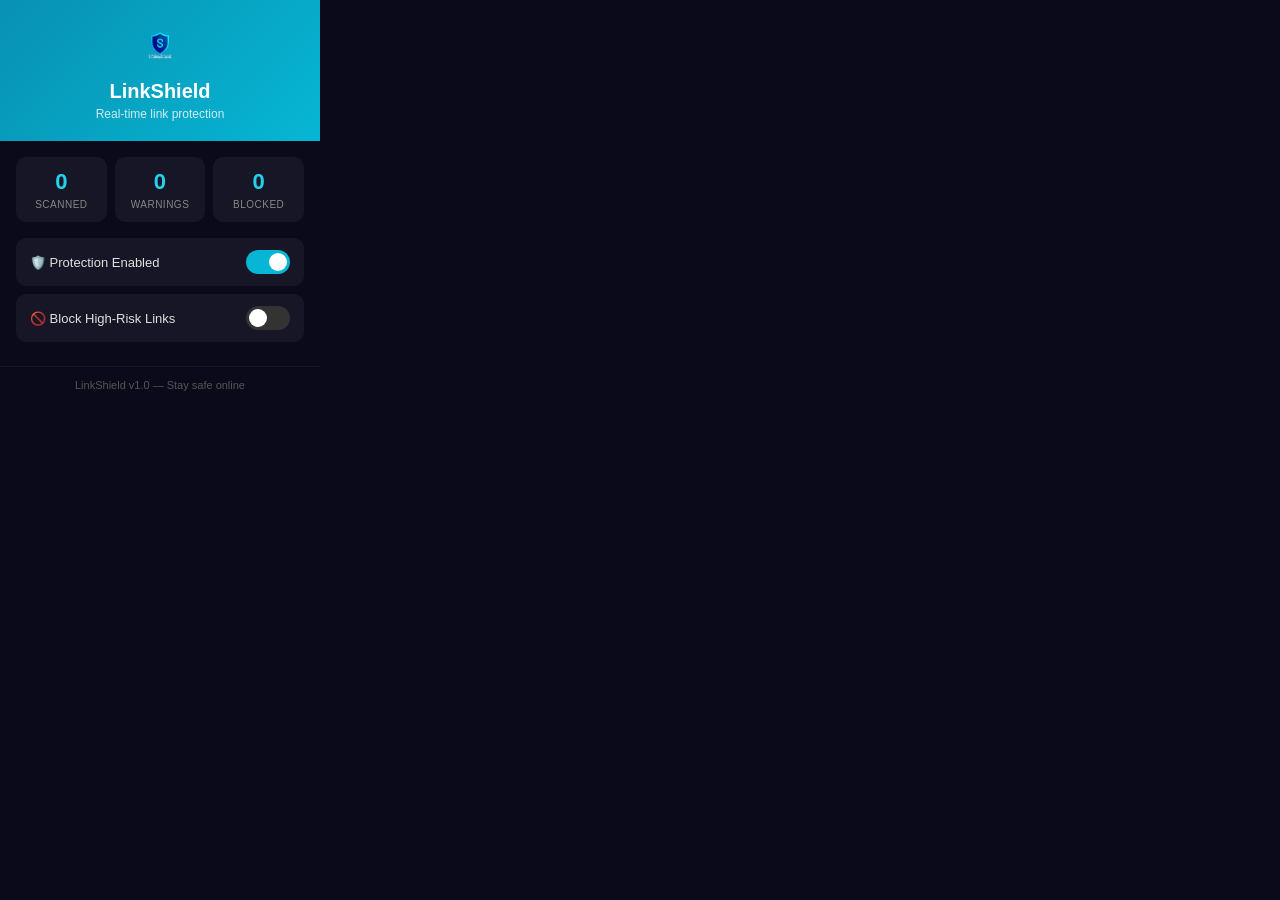
==== extension/popup.html @ 3263cfec "Add lockfile and icon assets" ====
<!DOCTYPE html>
<html lang="en">
<head>
  <meta charset="UTF-8">
  <meta name="viewport" content="width=device-width, initial-scale=1.0">
  <title>LinkShield</title>
  <style>
    * { margin: 0; padding: 0; box-sizing: border-box; }
    body {
      width: 320px;
      font-family: -apple-system, BlinkMacSystemFont, 'Segoe UI', sans-serif;
      background: #0a0a1a;
      color: #e0e0e0;
    }
    .header {
      background: linear-gradient(135deg, #0891b2, #06b6d4);
      padding: 20px;
      text-align: center;
    }
    .header img { width: 48px; height: 48px; margin-bottom: 8px; }
    .header h1 { font-size: 20px; color: #fff; font-weight: 700; }
    .header p { font-size: 12px; color: rgba(255,255,255,0.8); margin-top: 4px; }
    .stats {
      display: grid;
      grid-template-columns: 1fr 1fr 1fr;
      gap: 8px;
      padding: 16px;
    }
    .stat {
      text-align: center;
      background: rgba(255,255,255,0.05);
      border-radius: 10px;
      padding: 12px 8px;
    }
    .stat-num { font-size: 22px; font-weight: 700; color: #22d3ee; }
    .stat-label { font-size: 10px; color: #888; margin-top: 4px; text-transform: uppercase; letter-spacing: 0.5px; }
    .controls { padding: 0 16px 16px; }
    .toggle-row {
      display: flex;
      justify-content: space-between;
      align-items: center;
      padding: 12px 14px;
      background: rgba(255,255,255,0.05);
      border-radius: 10px;
      margin-bottom: 8px;
    }
    .toggle-row span { font-size: 13px; }
    .toggle {
      width: 44px; height: 24px;
      background: #333;
      border-radius: 12px;
      position: relative;
      cursor: pointer;
      transition: background 0.2s;
    }
    .toggle.active { background: #06b6d4; }
    .toggle::after {
      content: '';
      width: 18px; height: 18px;
      background: #fff;
      border-radius: 50%;
      position: absolute;
      top: 3px; left: 3px;
      transition: transform 0.2s;
    }
    .toggle.active::after { transform: translateX(20px); }
    .footer {
      text-align: center;
      padding: 12px;
      font-size: 11px;
      color: #555;
      border-top: 1px solid rgba(255,255,255,0.05);
    }
  </style>
</head>
<body>
  <div class="header">
    <img src="icon.png" alt="LinkShield">
    <h1>LinkShield</h1>
    <p>Real-time link protection</p>
  </div>
  <div class="stats">
    <div class="stat">
      <div class="stat-num" id="stat-scanned">0</div>
      <div class="stat-label">Scanned</div>
    </div>
    <div class="stat">
      <div class="stat-num" id="stat-warnings">0</div>
      <div class="stat-label">Warnings</div>
    </div>
    <div class="stat">
      <div class="stat-num" id="stat-blocked">0</div>
      <div class="stat-label">Blocked</div>
    </div>
  </div>
  <div class="controls">
    <div class="toggle-row">
      <span>🛡️ Protection Enabled</span>
      <div class="toggle active" id="toggle-enabled"></div>
    </div>
    <div class="toggle-row">
      <span>🚫 Block High-Risk Links</span>
      <div class="toggle" id="toggle-block"></div>
    </div>
  </div>
  <div class="footer">LinkShield v1.0 — Stay safe online</div>
  <script src="popup.js"></script>
</body>
</html>
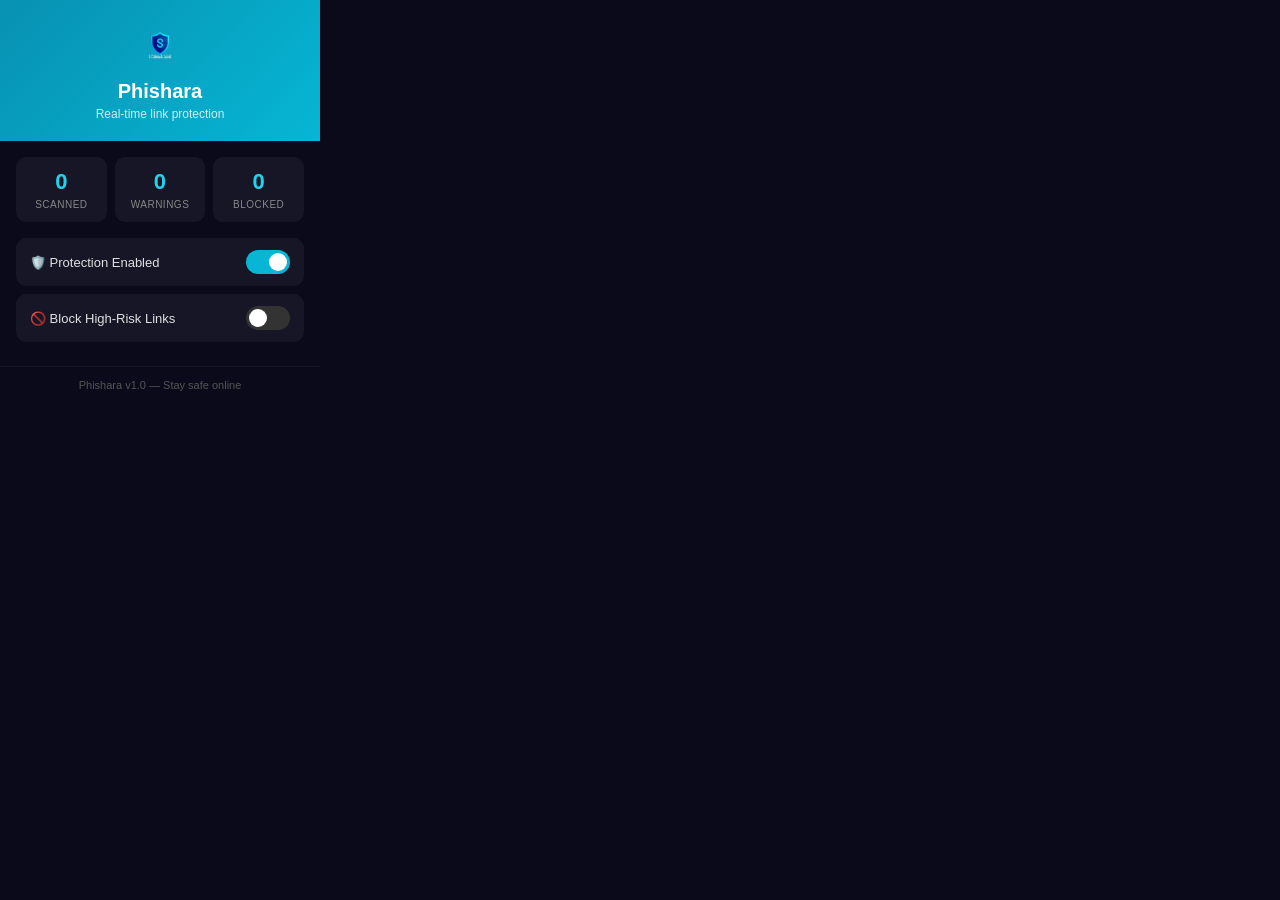
==== commit 7cc5b190: "Rename to Phishara Co-authored-by: Milani-art <205220908+Milani-art@users.noreply.github.com>" ====
--- a/extension/popup.html
+++ b/extension/popup.html
@@ -3,7 +3,7 @@
 <head>
   <meta charset="UTF-8">
   <meta name="viewport" content="width=device-width, initial-scale=1.0">
-  <title>LinkShield</title>
+  <title>Phishara</title>
   <style>
     * { margin: 0; padding: 0; box-sizing: border-box; }
     body {
@@ -75,8 +75,8 @@
 </head>
 <body>
   <div class="header">
-    <img src="icon.png" alt="LinkShield">
-    <h1>LinkShield</h1>
+    <img src="icon.png" alt="Phishara">
+    <h1>Phishara</h1>
     <p>Real-time link protection</p>
   </div>
   <div class="stats">
@@ -103,7 +103,7 @@
       <div class="toggle" id="toggle-block"></div>
     </div>
   </div>
-  <div class="footer">LinkShield v1.0 — Stay safe online</div>
+  <div class="footer">Phishara v1.0 — Stay safe online</div>
   <script src="popup.js"></script>
 </body>
 </html>
